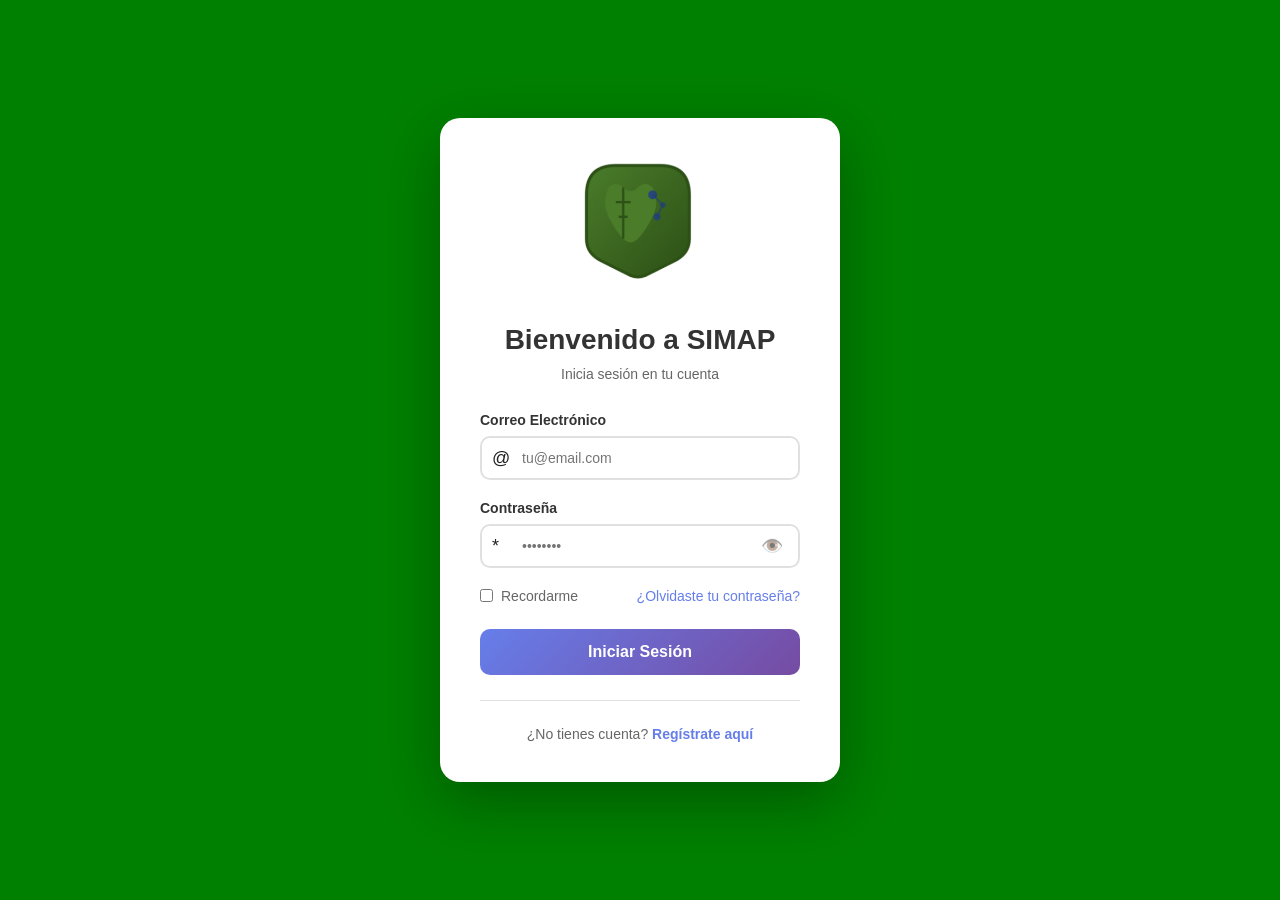
==== index.html @ 0617b9c7 "2" ====
<!DOCTYPE html>
<html lang="es">
<head>
    <meta charset="UTF-8">
    <meta name="viewport" content="width=device-width, initial-scale=1.0">
    <title>Sistema de Login - SIMAP</title>
    <link rel="stylesheet" href="assets/styles/styles.css">
    <link rel="stylesheet" href="assets/styles/AnalisisAmbiental.css">
    <link rel="stylesheet" href="assets/styles/comunidad.css">
    <link rel="stylesheet" href="assets/styles/sistemaAlertas.css">
    <link rel="stylesheet" href="assets/styles/GestionOperativa.css">
</head>
<body>
    <div id="loginSection">
        <div class="login-container">
            <div class="logo-container">
                <img src="/images/lgo.PNG" alt="Logo SIMAP" id="loginLogo">
             
            </div>

            <div class="login-header">
                <h1>Bienvenido a SIMAP</h1>
                <p>Inicia sesión en tu cuenta</p>
            </div>

            <form id="loginForm">
                <div class="form-group">
                    <label for="email">Correo Electrónico</label>
                    <div class="input-wrapper">
                        <input 
                            type="email" 
                            id="email" 
                            class="form-input" 
                            placeholder="tu@email.com"
                            required
                        >
                        <span class="input-icon">@</span>
                    </div>
                </div>

                <div class="form-group">
                    <label for="password">Contraseña</label>
                    <div class="input-wrapper">
                        <input 
                            type="password" 
                            id="password" 
                            class="form-input" 
                            placeholder="••••••••"
                            required
                        >
                        <span class="input-icon">*</span>
                        <button type="button" class="toggle-password" id="togglePassword">
                            👁️
                        </button>
                    </div>
                </div>

                <div class="form-options">
                    <label class="checkbox-label">
                        <input type="checkbox" id="remember">
                        <span>Recordarme</span>
                    </label>
                    <a href="#" class="forgot-password">¿Olvidaste tu contraseña?</a>
                </div>

                <button type="submit" class="btn-login">Iniciar Sesión</button>

                <div class="alert" id="alert"></div>
            </form>

            <div class="register-link">
                <p>¿No tienes cuenta? <a href="#">Regístrate aquí</a></p>
            </div>
        </div>
    </div>

    <div id="dashboardSection" class="hidden">
        <header class="dashboard-header">
            <div class="header-content">
                <h1>SIMAP</h1>
                <div class="user-info">
                    <span id="userEmail">usuario@email.com</span>
                    <button id="logoutBtn" class="btn-logout">Cerrar Sesión</button>
                </div>
            </div>
        </header>

        <div id="dashboardHome">
            <main class="dashboard-main">
                <div class="welcome-section">
                    <h2>¡Bienvenido a SIMAP👋</h2>
                    <p>Has iniciado sesión correctamente</p>
                </div>

                <div class="cards-grid">
                    <div class="card" data-section="sistema-alertas">
                        <div class="card-icon">🚨</div>
                        <h3>SISTEMA DE ALERTAS</h3>
                        <p>Ver alertas del sistema</p>
                    </div>

                    <div class="card" data-section="gestion">
                        <div class="card-icon">📁</div>
                        <h3>Gestión Operativa</h3>
                        <p>Gestión de operaciones</p>
                    </div>

                    <div class="card" data-section="analisis">
                        <div class="card-icon">⚙️</div>
                        <h3>Análisis Ambiental</h3>
                        <p>Análisis del ambiente</p>
                    </div>

                    <div class="card" data-section="investigacion">
                        <div class="card-icon">🔬</div>
                        <h3>Investigación Avanzada</h3>
                        <p>Investigación científica</p>
                    </div>

                    <div class="card" data-section="comunidad">
                        <div class="card-icon">👥</div>
                        <h3>Comunidad</h3>
                        <p>Gestión comunitaria</p>
                    </div>
                </div>
            </main>
        </div>

        <div id="sistemaAlertasSection" class="hidden section-content">
            <button class="btn-back">← Volver al Dashboard</button>
            <div class="content-box">
                <h2>🚨 Sistema de Alertas</h2>
                <div class="sistema-alertas-container">
                    <p>Visualiza y gestiona las alertas en tiempo real generadas por el sistema de monitoreo.</p>
                    
                    <div class="mapa-alertas">
                        Mapa Interactivo de Puntos de Alerta (Puno)
                    </div>
                    
                    <h3>Filtros de Búsqueda</h3>
                    <div class="filtro-alertas">
                        <select>
                            <option>Región: Puno</option>
                            <option>Región: Madre de Dios</option>
                            <option>Región: Loreto</option>
                        </select>
                        <select>
                            <option>Tipo de Alerta: Deforestación</option>
                            <option>Tipo de Alerta: Incendio</option>
                            <option>Tipo de Alerta: Actividad Humana</option>
                        </select>
                        <select>
                            <option>Prioridad: Todas</option>
                            <option>Prioridad: Alta</option>
                            <option>Prioridad: Media</option>
                            <option>Prioridad: Baja</option>
                        </select>
                    </div>
                    
                    <h3>Alertas Activas (7)</h3>
                    <div class="alertas-grid">
                        
                        <div class="alerta-card roja">
                            <h3>⚠️ Alerta de Deforestación</h3>
                            <p>Coordenadas: -14.56, -70.89</p>
                            <p>Fecha/Hora: 2025-11-24 09:30 AM</p>
                            <p>Área Impactada: 1.2 Ha</p>
                            <span class="tag alta">Prioridad Alta</span>
                        </div>
                        
                        <div class="alerta-card amarilla">
                            <h3>🔥 Riesgo de Incendio</h3>
                            <p>Coordenadas: -14.40, -70.75</p>
                            <p>Fecha/Hora: 2025-11-23 04:00 PM</p>
                            <p>Índice Térmico: 0.85</p>
                            <span class="tag media">Prioridad Media</span>
                        </div>
                        
                        <div class="alerta-card roja">
                            <h3>👤 Actividad Ilegal Detectada</h3>
                            <p>Coordenadas: -14.62, -70.95</p>
                            <p>Fecha/Hora: 2025-11-24 10:15 AM</p>
                            <p>Fuente: Sensor Acústico/IoT</p>
                            <span class="tag alta">Prioridad Alta</span>
                        </div>

                         <div class="alerta-card verde">
                            <h3>🌱 Alerta de Recuperación NDVI</h3>
                            <p>Coordenadas: -14.35, -70.60</p>
                            <p>Fecha/Hora: 2025-11-22 08:00 AM</p>
                            <p>Detalle: +0.05 en NDVI</p>
                            <span class="tag baja">Prioridad Baja</span>
                        </div>
                        
                    </div>
                </div>
                </div>
        </div>


<div id="gestionSection" class="hidden section-content">
            <button class="btn-back">← Volver al Dashboard</button>
            <div class="content-box gestion-layout">
                <h2>📁 Gestión Operativa</h2>
                
                <div class="sidebar">
                    <h2>MÓDULOS OPERATIVOS</h2>

                    <a href="#panel" class="active" data-target="panel">Panel de Control</a>
                    <a href="#patrullas" data-target="patrullas">Gestión de Patrullas</a>
                    <a href="#reportes" data-target="reportes">Reportes y Documentación</a>
                    <a href="#emergencias" data-target="emergencias">Emergencias</a>
                </div>

                <main class="content">
                    <h2 id="titulo">Panel de Control Operativo</h2>

                    <section id="panel">
                        <h3>📊 Panel de Control</h3>
                        <p>Visualización de KPIs principales, estadísticas operativas y gráficos de tendencias.</p>
                        <ul>
                            <li>KPIs principales</li>
                            <li>Estadísticas operativas</li>
                            <li>Gráficos de tendencias</li>
                            <li>Calendario de operaciones</li>
                        </ul>
                    </section>

                    <section id="patrullas" hidden>
                        <h3>🗺️ Gestión de Patrullas</h3>
                        <p>Monitoreo en tiempo real de unidades en campo y asignación de tareas.</p>
                        <ul>
                            <li>Mapa con ubicación de unidades</li>
                            <li>Tabla de estado de patrullas</li>
                            <li>Asignación de misiones</li>
                            <li>Historial de patrullajes</li>
                        </ul>
                    </section>

                    <section id="reportes" hidden>
                        <h3>📄 Reportes y Documentación</h3>
                        <p>Herramientas para la generación de reportes y acceso a la biblioteca de documentos.</p>
                        <ul>
                            <li>Generador de reportes</li>
                            <li>Biblioteca de documentos</li>
                            <li>Exportar datos</li>
                            <li>Bitácora digital</li>
                        </ul>
                    </section>

                    <section id="emergencias" hidden>
                        <h3>⚠️ Emergencias</h3>
                        <p>Acceso rápido a protocolos de emergencia y contactos clave.</p>
                        <ul>
                            <li>Botón de pánico</li>
                            <li>Protocolos activos</li>
                            <li>Planes de evacuación</li>
                            <li>Contactos de emergencia</li>
                        </ul>
                    </section>
                </main>
                </div>
        </div>


        
        

        <div id="analisisSection" class="hidden section-content">
            <button class="btn-back">← Volver al Dashboard</button>
            <div class="content-box">
                <h2>⚙️ Análisis Ambiental</h2>
               <section class="AnalisisAmbiental">
    <div class="container">
        <div class="page-header">
            <h2>Módulo de Investigación Científica</h2>
            <p>Herramientas avanzadas para análisis ambiental y conservación</p>
        </div>

        <div class="metrics">
            <div class="metric-card">
                <h3>Áreas Monitoreadas</h3>
                <div class="metric-value">76</div>
            </div>
            <div class="metric-card">
                <h3>Alertas Activas</h3>
                <div class="metric-value">12</div>
            </div>
            <div class="metric-card">
                <h3>Datasets Disponibles</h3>
                <div class="metric-value">248</div>
            </div>
        </div>
            <div class="main-content">
                <h3>INV_DATA - Gestión de Datos de Investigación</h3>
                <p>Acceda a datasets ambientales, imágenes satelitales y herramientas de procesamiento para sus investigaciones.</p>
                
                <div class="map-container">
                    <div class="map-placeholder">
                        MAPA INTERACTIVO - Visualización de Áreas Protegidas y Datos Ambientales
                    </div>
                    <div class="map-controls">
                        <h4>Capas de Información</h4>
                        <div class="layer-control">
                            <label>
                                <input type="checkbox" checked> Deforestación
                            </label>
                        </div>
                        <div class="layer-control">
                            <label>
                                <input type="checkbox" checked> Índice NDVI
                            </label>
                        </div>
                        <div class="layer-control">
                            <label>
                                <input type="checkbox"> Temperatura
                            </label>
                        </div>
                        <div class="layer-control">
                            <label>
                                <input type="checkbox"> Precipitación
                            </label>
                        </div>
                        <div class="layer-control">
                            <label>
                                <input type="checkbox" checked> Especies en Peligro
                            </label>
                        </div>
                        <button class="btn btn-primary" style="width: 100%; margin-top: 10px;">Aplicar Cambios</button>
                    </div>
                </div>
                
                <div class="analysis-tools">
                    <div class="tool-main">
                        <h4>Superposición de Variables Ambientales</h4>
                        <p>Seleccione las variables que desea superponer en el mapa para analizar correlaciones.</p>
                        <div class="tool-options">
                            <div class="form-group">
                                <label for="variable1">Variable Principal:</label>
                                <select id="variable1" class="form-control">
                                    <option value="ndvi">Índice NDVI (Vegetación)</option>
                                    <option value="temp">Temperatura</option>
                                    <option value="precip">Precipitación</option>
                                    <option value="deforest">Deforestación</option>
                                </select>
                            </div>
                            
                            <div class="form-group">
                                <label for="variable2">Variable Secundaria:</label>
                                <select id="variable2" class="form-control">
                                    <option value="temp">Temperatura</option>
                                    <option value="precip">Precipitación</option>
                                    <option value="ndvi">Índice NDVI (Vegetación)</option>
                                    <option value="species">Distribución de Especies</option>
                                </select>
                            </div>
                            
                            <div class="form-group">
                                <label for="timeRange">Rango Temporal:</label>
                                <select id="timeRange" class="form-control">
                                    <option value="1week">Última Semana</option>
                                    <option value="1month">Último Mes</option>
                                    <option value="6months">Últimos 6 Meses</option>
                                    <option value="1year">Último Año</option>
                                    <option value="custom">Personalizado</option>
                                </select>
                            </div>
                            
                            <button class="btn btn-primary">Aplicar Análisis</button>
                        </div>
                    </div>
                    
                    <div class="tool-sidebar">
                        <h4>Descarga de Datasets</h4>
                        <p>Seleccione el tipo de datos que necesita para su investigación:</p>
                        
                        <div class="form-group">
                            <label for="dataType">Tipo de Dataset:</label>
                            <select id="dataType" class="form-control">
                                <option value="satellite">Imágenes Satelitales</option>
                                <option value="deforest">Datos de Deforestación</option>
                                <option value="biodiversity">Datos de Biodiversidad</option>
                                <option value="climate">Datos Climáticos</option>
                            </select>
                        </div>
                        
                        <div class="form-group">
                            <label for="format">Formato de Descarga:</label>
                            <select id="format" class="form-control">
                                <option value="csv">CSV</option>
                                <option value="geojson">GeoJSON</option>
                                <option value="kml">KML</option>
                                <option value="shp">Shapefile</option>
                            </select>
                        </div>
                        
                        <button class="btn btn-secondary">Descargar Dataset</button>
                    </div>
                </div>
                
                <div class="modules">
                    <div class="module-card">
                        <h3>Imágenes Multiespectrales</h3>
                        <p>Acceda a imágenes satelitales multiespectrales (NDVI, NIR) para evaluar la salud de la vegetación.</p>
                        <button class="btn btn-primary">Acceder</button>
                    </div>
                    
                    <div class="module-card">
                        <h3>Datasets Etiquetados</h3>
                        <p>Descargue datasets limpios y etiquetados de eventos ambientales para entrenar modelos de Machine Learning.</p>
                        <button class="btn btn-primary">Explorar</button>
                    </div>
                </div>
            </div>
        </div>
         </div>
            </section>


            </div>
        </div>

        <div id="investigacionSection" class="hidden section-content">
            <button class="btn-back">← Volver al Dashboard</button>
            <div class="content-box">
                <h2>🔬 Investigación Avanzada</h2>
                <head>
                    <meta charset="UTF-8">
                    <title>SIMAP • Panel Unificado</title>
                
                    <link rel="stylesheet" href="/assets/styles/Investigacion_avanzada.css">
                    <link rel="stylesheet" href="/assets/styles/styles.css">
                </head>
                
                <body>
                
                <header>
                    <nav>
                        <div class="logo">EcoGuard Perú</div>
                        <ul>
                            <li><a href="#estadistico" class="active">Análisis Estadístico</a></li>
                            <li><a href="#herramientas">Herramientas Especializadas</a></li>
                        </ul>
                    </nav>
                </header>
                
                <main>
                
                    <section class="panel" id="estadistico">
                        <h1>Panel de Tendencias y Modelos Predictivos</h1>
                
                        <div class="dashboard">
                
                            <div class="grafico">
                                <h2>Tendencia deforestación en Madre de Dios</h2>
                                <img src="/images/image1.png" alt="Gráficos de tendencia">
                                <p>Año actual: <b>2025</b></p>
                                <p>Área deforestada: <b>925 ha</b> (+8% respecto 2024)</p>
                                <a href="#" class="btn">Ver evolución histórica</a>
                            </div>
                
                            <div class="modelo">
                                <h2>Predicción de Incendios 2026</h2>
                                <table class="table">
                                    <tr>
                                        <th>Zona</th>
                                        <th>Probabilidad</th>
                                        <th>Riesgo</th>
                                    </tr>
                                    <tr>
                                        <td>Reserva Los Amigos</td>
                                        <td>52%</td>
                                        <td><span class="alert">Alto</span></td>
                                    </tr>
                                    <tr>
                                        <td>P. Nacional Manu</td>
                                        <td>21%</td>
                                        <td>Medio</td>
                                    </tr>
                                    <tr>
                                        <td>Zona Tambopata</td>
                                        <td>33%</td>
                                        <td>Medio</td>
                                    </tr>
                                </table>
                                <a href="#" class="btn">Descargar reporte PDF</a>
                            </div>
                
                        </div>
                
                        <div class="matriz">
                            <h2>Matriz de Correlación de Amenazas</h2>
                            <table class="table">
                                <tr>
                                    <th>Amenaza</th>
                                    <th>Temperatura</th>
                                    <th>NDVI</th>
                                    <th>Presencia Humana</th>
                                </tr>
                                <tr>
                                    <td>Incendios</td>
                                    <td>0.76</td>
                                    <td>-0.52</td>
                                    <td>0.29</td>
                                </tr>
                                <tr>
                                    <td>Deforestación</td>
                                    <td>0.44</td>
                                    <td>-0.81</td>
                                    <td>0.63</td>
                                </tr>
                            </table>
                        </div>
                    </section>
                
                
                
                    <section class="panel" id="herramientas">
                        <h1>Herramientas Especializadas</h1>
                
                        <div class="herramientas-grid">
                
                            <div class="card">
                                <h2>Clasificación de Imágenes Satelitales</h2>
                                <img src="/images/puno.png" alt="Clasificación de imágenes">
                                <p>Región de análisis: <b>Puno</b><br>
                                   Última segmentación: <b>15/11/2025</b><br>
                                   <b>Detección:</b> <span class="alert">54 poligonales de cambio</span>
                                </p>
                                <a href="#" class="btn">Ejecutar nueva segmentación</a>
                            </div>
                
                            <div class="card">
                                <h2>Medición Geoespacial</h2>
                                <p>Dibuja áreas y calcula superficies impactadas.</p>
                                <img src="/images/medicion_geoespacial.png" alt="Medición Geoespacial">
                                <p>Zona de estudio: <b>Área de amortiguamiento</b><br>
                                   <b>Medición actual:</b> 6,200 ha
                                </p>
                                <a href="#" class="btn">Dibujar polígono</a>
                            </div>
                
                            <div class="card">
                                <h2>Alertas Inteligentes IoT</h2>
                                <img src="/images/alertas.png" alt="Alertas IoT">
                                <p><b>Sensores activos:</b> 15<br>
                                   <b>Alertas último mes:</b> 3 por ruido, 7 por movimiento
                                </p>
                                <a href="#" class="btn">Ver log de sensores</a>
                            </div>
                
                            <div class="card">
                                <h2>Monitoreo de Restauración</h2>
                                <img src="/images/monitoreo.png" alt="Monitoreo restauración">
                                <p>Zona: <b>Alto Mayo</b><br>
                                   <b>NDVI promedio:</b> 0.69<br>
                                   <b>Progreso:</b> +17% desde 2023
                                </p>
                                <a href="#" class="btn">Ver evolución temporal</a>
                            </div>
                
                        </div>
                    </section>
                
                </main>
                
                
                <footer>
                    <p>&copy; 2025 EcoGuard Perú</p>
                </footer>
                
                </body>
            </div>
        </div>

        <div id="comunidadSection" class="hidden section-content">
            <button class="btn-back">← Volver al Dashboard</button>
            <div class="content-box">
                <h2>👥 Comunidad</h2>
                <div class="sidebar">
      <h2>COMUNIDAD CIENTÍFICA</h2>

      <h3>Foro de discusión</h3>
      <a href="#categorias">Categorías temáticas</a>
      <a href="#hilos">Hilos de conversación</a>
      <a href="#crear-tema">Crear nuevo tema</a>
      <a href="#buscar-foros">Búsqueda en foros</a>

      <h3>Proyectos colaborativos</h3>
      <a href="#mis-proyectos">Mis proyectos</a>
      <a href="#publicos">Proyectos públicos</a>
      <a href="#crear-proyecto">Crear proyecto</a>

      <h3>Publicaciones y resultados</h3>
      <a href="#publicaciones">Ver publicaciones</a>

      <h3>API de datos</h3>
      <a href="#documentacion">Documentación</a>
      <a href="#endpoints">Endpoints disponibles</a>
    </div>

    <div class="content">
      <section id="categorias">
        <h2>Categorías temáticas</h2>
        <div class="card pink">Ejemplo de categoría 1</div>
        <div class="card pink">Ejemplo de categoría 2</div>
        <div class="card pink">Ejemplo de categoría 3</div>
      </section>

      <section id="hilos">
        <h2>Hilos de conversación</h2>
        <div class="card lightpink">Hilo 1</div>
        <div class="card lightpink">Hilo 2</div>
        <div class="card lightpink">Hilo 3</div>
      </section>

      <section id="crear-tema">
        <h2>Crear nuevo tema</h2>
        <div class="card lightpink">Formulario ficticio aquí</div>
      </section>

      <section id="buscar-foros">
        <h2>Búsqueda en foros</h2>
        <div class="card lightpink">Campo de búsqueda (visual)</div>
      </section>

      <section id="mis-proyectos">
        <h2>Mis proyectos</h2>
        <div class="card red">Proyecto personal 1</div>
        <div class="card red">Proyecto personal 2</div>
      </section>

      <section id="publicos">
        <h2>Proyectos públicos</h2>
        <div class="card red">Proyecto público A</div>
        <div class="card red">Proyecto público B</div>
      </section>

      <section id="crear-proyecto">
        <h2>Crear proyecto</h2>
        <div class="card red">Formulario ficticio aquí</div>
      </section>

      <section id="publicaciones">
        <h2>Publicaciones y resultados</h2>
        <div class="card blue">Publicación 1</div>
        <div class="card blue">Publicación 2</div>
      </section>

      <section id="documentacion">
        <h2>Documentación de la API</h2>
        <div class="card green">Descripción general de la API</div>
        <div class="card green">Guía de uso</div>
      </section>

      <section id="endpoints">
        <h2>Endpoints disponibles</h2>
        <div class="card green">GET /datos</div>
        <div class="card green">POST /subir</div>
      </section>
    </div>

               
            </div>
        </div>
    </div>

    <script src="/assets/styles/scripts/main.js"></script>
</body>
</html>

    <script src="/assets/styles/scripts/main.js"></script>
</body>
</html>
---- assets/styles/styles.css ----
* {
    margin: 0;
    padding: 0;
    box-sizing: border-box;
}

body {
    font-family: 'Segoe UI', Tahoma, Geneva, Verdana, sans-serif;
    background: green;
    min-height: 100vh;
}

/* Clase para ocultar secciones */
.hidden {
    display: none !important;
}

/* ============================================ */
/* ESTILOS DEL LOGIN */
/* ============================================ */

#loginSection {
    display: flex;
    justify-content: center;
    align-items: center;
    min-height: 100vh;
    padding: 20px;
}

.login-container {
    background: white;
    border-radius: 20px;
    box-shadow: 0 20px 60px rgba(0, 0, 0, 0.3);
    width: 100%;
    max-width: 400px;
    padding: 40px;
    animation: slideIn 0.5s ease-out;
}

/* Estilos para el logo */
.logo-container {
    text-align: center;
    margin-bottom: 30px;
}

#loginLogo {
    max-width: 150px;
    height: auto;
    object-fit: contain;
}

/* Placeholder opcional para el logo */
.logo-placeholder {
    width: 120px;
    height: 120px;
    margin: 0 auto;
    background: linear-gradient(135deg, #667eea 0%, #764ba2 100%);
    border-radius: 50%;
    display: flex;
    align-items: center;
    justify-content: center;
    color: white;
    font-size: 24px;
    font-weight: bold;
    box-shadow: 0 5px 15px rgba(102, 126, 234, 0.3);
}

@keyframes slideIn {
    from {
        opacity: 0;
        transform: translateY(-30px);
    }
    to {
        opacity: 1;
        transform: translateY(0);
    }
}

.login-header {
    text-align: center;
    margin-bottom: 30px;
}

.login-header h1 {
    color: #333;
    font-size: 28px;
    margin-bottom: 10px;
}

.login-header p {
    color: #666;
    font-size: 14px;
}

.form-group {
    margin-bottom: 20px;
}

.form-group label {
    display: block;
    color: #333;
    font-size: 14px;
    font-weight: 600;
    margin-bottom: 8px;
}

.input-wrapper {
    position: relative;
}

.form-input {
    width: 100%;
    padding: 12px 45px 12px 40px;
    border: 2px solid #e0e0e0;
    border-radius: 10px;
    font-size: 14px;
    transition: all 0.3s ease;
    outline: none;
}

.form-input:focus {
    border-color: #667eea;
    box-shadow: 0 0 0 3px rgba(102, 126, 234, 0.1);
}

.input-icon {
    position: absolute;
    left: 12px;
    top: 50%;
    transform: translateY(-50%);
    font-size: 18px;
}

.toggle-password {
    position: absolute;
    right: 12px;
    top: 50%;
    transform: translateY(-50%);
    background: none;
    border: none;
    cursor: pointer;
    font-size: 18px;
    padding: 5px;
    opacity: 0.6;
    transition: opacity 0.3s;
}

.toggle-password:hover {
    opacity: 1;
}

.form-options {
    display: flex;
    justify-content: space-between;
    align-items: center;
    margin-bottom: 25px;
    font-size: 14px;
}

.checkbox-label {
    display: flex;
    align-items: center;
    cursor: pointer;
    color: #666;
}

.checkbox-label input {
    margin-right: 8px;
    cursor: pointer;
}

.forgot-password {
    color: #667eea;
    text-decoration: none;
    transition: color 0.3s;
}

.forgot-password:hover {
    color: #764ba2;
}

.btn-login {
    width: 100%;
    padding: 14px;
    background: linear-gradient(135deg, #667eea 0%, #764ba2 100%);
    color: white;
    border: none;
    border-radius: 10px;
    font-size: 16px;
    font-weight: 600;
    cursor: pointer;
    transition: transform 0.2s, box-shadow 0.2s;
}

.btn-login:hover {
    transform: translateY(-2px);
    box-shadow: 0 5px 20px rgba(102, 126, 234, 0.4);
}

.btn-login:active {
    transform: translateY(0);
}

.alert {
    margin-top: 20px;
    padding: 12px;
    border-radius: 8px;
    font-size: 14px;
    text-align: center;
    display: none;
}

.alert.success {
    background: #d4edda;
    color: #155724;
    border: 1px solid #c3e6cb;
    display: block;
}

.alert.error {
    background: #f8d7da;
    color: #721c24;
    border: 1px solid #f5c6cb;
    display: block;
}

.register-link {
    text-align: center;
    margin-top: 25px;
    padding-top: 25px;
    border-top: 1px solid #e0e0e0;
}

.register-link p {
    color: #666;
    font-size: 14px;
}

.register-link a {
    color: #667eea;
    text-decoration: none;
    font-weight: 600;
    transition: color 0.3s;
}

.register-link a:hover {
    color: #764ba2;
}

/* ============================================ */
/* ESTILOS DEL DASHBOARD */
/* ============================================ */

#dashboardSection {
    padding: 20px;
    animation: fadeIn 0.5s ease-out;
}

@keyframes fadeIn {
    from {
        opacity: 0;
    }
    to {
        opacity: 1;
    }
}

.dashboard-header {
    background: white;
    border-radius: 15px;
    padding: 20px 30px;
    margin-bottom: 30px;
    box-shadow: 0 5px 20px rgba(0, 0, 0, 0.1);
}

.header-content {
    display: flex;
    justify-content: space-between;
    align-items: center;
    flex-wrap: wrap;
    gap: 15px;
}

.dashboard-header h1 {
    color: #333;
    font-size: 28px;
}

.user-info {
    display: flex;
    align-items: center;
    gap: 15px;
}

.user-info span {
    color: #666;
    font-size: 14px;
    font-weight: 500;
}

.btn-logout {
    padding: 10px 20px;
    background: linear-gradient(135deg, #667eea 0%, #764ba2 100%);
    color: white;
    border: none;
    border-radius: 8px;
    font-size: 14px;
    font-weight: 600;
    cursor: pointer;
    transition: transform 0.2s, box-shadow 0.2s;
}

.btn-logout:hover {
    transform: translateY(-2px);
    box-shadow: 0 5px 15px rgba(102, 126, 234, 0.4);
}

.btn-logout:active {
    transform: translateY(0);
}

.dashboard-main {
    animation: fadeIn 0.8s ease-out;
}

.welcome-section {
    background: white;
    border-radius: 15px;
    padding: 40px;
    margin-bottom: 30px;
    text-align: center;
    box-shadow: 0 5px 20px rgba(0, 0, 0, 0.1);
}

.welcome-section h2 {
    color: #333;
    font-size: 32px;
    margin-bottom: 10px;
}

.welcome-section p {
    color: #666;
    font-size: 16px;
}

.cards-grid {
    display: grid;
    grid-template-columns: repeat(auto-fit, minmax(250px, 1fr));
    gap: 20px;
}

.card {
    background: white;
    border-radius: 15px;
    padding: 30px;
    text-align: center;
    box-shadow: 0 5px 20px rgba(0, 0, 0, 0.1);
    cursor: pointer;
    transition: transform 0.3s, box-shadow 0.3s;
}

.card:hover {
    transform: translateY(-5px);
    box-shadow: 0 10px 30px rgba(0, 0, 0, 0.2);
}

.card-icon {
    font-size: 48px;
    margin-bottom: 15px;
}

.card h3 {
    color: #333;
    font-size: 22px;
    margin-bottom: 10px;
}

.card p {
    color: #666;
    font-size: 14px;
}



.section-content {
    animation: fadeIn 0.5s ease-out;
}

.btn-back {
    padding: 10px 20px;
    background: white;
    color: #667eea;
    border: 2px solid #667eea;
    border-radius: 10px;
    font-size: 14px;
    font-weight: 600;
    cursor: pointer;
    margin-bottom: 20px;
    transition: all 0.3s;
}

.btn-back:hover {
    background: #667eea;
    color: white;
    transform: translateX(-5px);
}

.content-box {
    background: white;
    border-radius: 15px;
    padding: 40px;
    box-shadow: 0 5px 20px rgba(0, 0, 0, 0.1);
    min-height: 400px;
}

.content-box h2 {
    color: #333;
    font-size: 28px;
    margin-bottom: 15px;
}

.content-box p {
    color: #666;
    font-size: 16px;
    line-height: 1.6;
}



@media (max-width: 768px) {
    .header-content {
        flex-direction: column;
        align-items: flex-start;
    }

    .user-info {
        width: 100%;
        justify-content: space-between;
    }

    .welcome-section {
        padding: 30px 20px;
    }

    .welcome-section h2 {
        font-size: 24px;
    }

    .cards-grid {
        grid-template-columns: 1fr;
    }

    .form-options {
        flex-direction: column;
        gap: 10px;
        align-items: flex-start;
    }
}
---- assets/styles/AnalisisAmbiental.css ----
.AnalisisAmbiental{
    padding-top: 6rem;
    padding-bottom: 6rem;
    padding-left: 1rem;
    padding-right: 1rem;
    display: flex;
    gap: 7rem;
    justify-content: center;
}
        :root {
            --verde-principal: #008f39;
            --azul-secundario: #2A4DAF;
            --gris-claro: #E0E0E0;
            --gris-medio: #A0A0A0;
            --negro: #010101;
            --blanco: #ffffff;
            --sombra: 0 2px 8px rgba(0,0,0,0.1);
        }

        
        .btn-secondary:hover {
            background-color: #244099;
        }
        
        /* Contenido principal */
        .container {
            max-width: 1200px;
            margin: 0 auto;
            padding: 2rem;
        }
        
        .page-header {
            margin-bottom: 2rem;
        }
        
        .page-header h2 {
            font-size: 1.8rem;
            color: var(--verde-principal);
            margin-bottom: 0.5rem;
        }
        
        .page-header p {
            color: var(--gris-medio);
        }
        
        .epic-list {
            list-style: none;
        }
        
        .epic-list li {
            margin-bottom: 0.8rem;
        }
        
        .epic-list a {
            display: block;
            padding: 0.8rem;
            border-radius: 4px;
            text-decoration: none;
            color: var(--negro);
            transition: background-color 0.3s;
        }
        
        .epic-list a:hover {
            background-color: var(--gris-claro);
        }
        
        .epic-list a.active {
            background-color: var(--verde-principal);
            color: var(--blanco);
        }
        
        .main-content {
            background-color: var(--blanco);
            border-radius: 8px;
            box-shadow: var(--sombra);
            padding: 1.5rem;
        }
        

        .metrics {
            display: grid;
            grid-template-columns: repeat(3, 1fr);
            gap: 1.5rem;
            margin-bottom: 2rem;
        }
        
        .metric-card {
            background-color: var(--blanco);
            border-radius: 8px;
            box-shadow: var(--sombra);
            padding: 1.5rem;
            text-align: center;
        }
        
        .metric-card h3 {
            font-size: 1rem;
            color: var(--gris-medio);
            margin-bottom: 0.5rem;
        }
        
        .metric-value {
            font-size: 2rem;
            font-weight: 700;
            color: var(--verde-principal);
        }
        
        /* Módulos de funcionalidad */
        .modules {
            display: grid;
            grid-template-columns: repeat(2, 1fr);
            gap: 1.5rem;
            margin-bottom: 2rem;
        }
        
        .module-card {
            background-color: var(--blanco);
            border-radius: 8px;
            box-shadow: var(--sombra);
            padding: 1.5rem;
            border-left: 4px solid var(--verde-principal);
        }
        
        .module-card h3 {
            color: var(--verde-principal);
            margin-bottom: 1rem;
        }
        
        .module-card p {
            margin-bottom: 1rem;
            color: var(--gris-medio);
        }
        
        /* Mapa interactivo */
        .map-container {
            height: 400px;
            background-color: var(--gris-claro);
            border-radius: 8px;
            margin-bottom: 2rem;
            position: relative;
            overflow: hidden;
        }
        
        .map-placeholder {
            display: flex;
            justify-content: center;
            align-items: center;
            height: 100%;
            background: linear-gradient(135deg, #e0f7e9 0%, #c8e6c9 100%);
            color: var(--verde-principal);
            font-weight: 500;
        }
        
        .map-controls {
            position: absolute;
            top: 1rem;
            right: 1rem;
            background-color: var(--blanco);
            border-radius: 4px;
            box-shadow: var(--sombra);
            padding: 1rem;
            width: 250px;
        }
        
        .map-controls h4 {
            margin-bottom: 0.8rem;
            color: var(--verde-principal);
        }
        
        .layer-control {
            margin-bottom: 0.8rem;
        }
        
        .layer-control label {
            display: flex;
            align-items: center;
            cursor: pointer;
        }
        
        .layer-control input {
            margin-right: 0.5rem;
        }
        
        /* Herramientas de análisis */
        .analysis-tools {
            display: grid;
            grid-template-columns: 2fr 1fr;
            gap: 1.5rem;
            margin-bottom: 2rem;
        }
        
        .tool-main {
            background-color: var(--blanco);
            border-radius: 8px;
            box-shadow: var(--sombra);
            padding: 1.5rem;
        }
        
        .tool-sidebar {
            background-color: var(--blanco);
            border-radius: 8px;
            box-shadow: var(--sombra);
            padding: 1.5rem;
        }
        
        .tool-options {
            margin-bottom: 1.5rem;
        }
        
        .tool-options h4 {
            margin-bottom: 0.8rem;
            color: var(--verde-principal);
        }
        
        .form-group {
            margin-bottom: 1rem;
        }
        
        .form-group label {
            display: block;
            margin-bottom: 0.5rem;
            font-weight: 500;
        }
        
        .form-control {
            width: 100%;
            padding: 0.5rem;
            border: 1px solid var(--gris-claro);
            border-radius: 4px;
        }
        @media (max-width: 768px) {
            .dashboard {
                grid-template-columns: 1fr;
            }
            
            .metrics {
                grid-template-columns: 1fr;
            }
            
            .modules {
                grid-template-columns: 1fr;
            }
            
            .analysis-tools {
                grid-template-columns: 1fr;
            }
            
            .nav-links {
                display: none;
            }
        }
---- assets/styles/comunidad.css ----
/* GENERAL */
body {
  margin: 0;
  font-family: Arial, sans-serif;
  background: #f3f3f3;
}

/* CONTENEDOR PRINCIPAL */
.layout {
  display: flex;
  min-height: 100vh;
}

/* SIDEBAR */
.sidebar {
  width: 260px;
  background: #222;
  color: white;
  padding: 20px;
  box-sizing: border-box;
  position: fixed;
  height: 100vh;
  overflow-y: auto;
}

.sidebar h2 {
  margin-top: 0;
  font-size: 18px;
  color: #ffe88a;
}

.sidebar h3 {
  font-size: 15px;
  margin-top: 25px;
  margin-bottom: 10px;
  color: #a3d9ff;
}

.sidebar a {
  display: block;
  padding: 8px 10px;
  border-radius: 5px;
  margin-bottom: 5px;
  text-decoration: none;
  color: white;
  background: #333;
  transition: 0.2s;
}

.sidebar a:hover {
  background: #444;
}

/* CONTENIDO */
.content {
  margin-left: 260px;
  padding: 25px;
  flex: 1;
  box-sizing: border-box;
}

/* SECCIONES */
section {
  display: none;
  padding: 20px;
  background: white;
  border-radius: 10px;
  box-shadow: 0 3px 8px rgba(0, 0, 0, 0.1);
}

section:target {
  display: block;
}

/* TARJETAS */
.card {
  background: #fefefe;
  padding: 15px;
  margin-bottom: 15px;
  border-radius: 8px;
  border: 1px solid #ddd;
}

.yellow {
  background: #fff89a;
}
.pink {
  background: #ffb2dd;
}
.lightpink {
  background: #ffc7ea;
}
.red {
  background: #ff8c8c;
}
.blue {
  background: #bde7ff;
}
.green {
  background: #d4f8a9;
}

/* COMUNIDAD CIENTÍFICA */
.comunidad {
  background-color: #ffffff;
  border-radius: 10px;
  box-shadow: 0 3px 8px rgba(0, 0, 0, 0.1);
  padding: 2rem;
  margin-bottom: 2rem;
}

.comunidad h2 {
  font-size: 1.8rem;
  color: var(--verde-principal);
  margin-bottom: 1rem;
}

.comunidad h3 {
  font-size: 1.2rem;
  color: var(--azul-secundario);
  margin-top: 1.5rem;
  margin-bottom: 0.5rem;
}

.comunidad .comunidad-bloque {
  margin-bottom: 1.5rem;
}

.comunidad .comunidad-bloque ul {
  list-style: none;
  padding-left: 0;
}

.comunidad .comunidad-bloque li {
  margin-bottom: 0.5rem;
}

.comunidad .comunidad-bloque a {
  display: inline-block;
  padding: 0.6rem 1rem;
  background-color: var(--gris-claro);
  color: var(--negro);
  border-radius: 6px;
  text-decoration: none;
  transition: background-color 0.3s;
}

.comunidad .comunidad-bloque a:hover {
  background-color: var(--verde-principal);
  color: var(--blanco);
}

/* RESPONSIVE */
@media (max-width: 768px) {
  .layout {
    flex-direction: column;
  }

  .sidebar {
    width: 100%;
    height: auto;
    position: relative;
  }

  .content {
    margin-left: 0;
    width: 100%;
  }
}
---- assets/styles/sistemaAlertas.css ----
:root {
    --verde: #008f39;
    --azul: #2A4DAF;
    --gris: #F3F7F9;
    --negro: #222;
    --blanco: #fff;
    --sombra: 0 4px 18px rgba(0,0,0,0.13);
    --borde: 14px;
    --alerta: #C12C30;
    --warning: #FFC300;
}

.sistema-alertas-container {
    padding: 2em;
}

.alertas-grid {
    display: grid;
    grid-template-columns: repeat(auto-fit, minmax(300px, 1fr));
    gap: 1.5em;
    margin-bottom: 2em;
}

.alerta-card {
    background: var(--gris);
    border-radius: var(--borde);
    padding: 1.5em;
    box-shadow: var(--sombra);
    border-left: 5px solid;
    transition: transform 0.2s;
}

.alerta-card:hover {
    transform: translateY(-3px);
}

.alerta-card.roja {
    border-color: var(--alerta);
}

.alerta-card.amarilla {
    border-color: var(--warning);
}

.alerta-card.verde {
    border-color: var(--verde);
}

.alerta-card h3 {
    margin-top: 0;
    color: var(--negro);
    font-size: 1.2em;
    display: flex;
    align-items: center;
    gap: 10px;
}

.alerta-card p {
    color: #666;
    margin: 0.5em 0;
    font-size: 0.95em;
}

.alerta-card .tag {
    display: inline-block;
    padding: 0.3em 0.8em;
    border-radius: 4px;
    font-size: 0.8em;
    font-weight: bold;
    margin-top: 0.8em;
}

.alerta-card .tag.alta {
    background: var(--alerta);
    color: var(--blanco);
}

.alerta-card .tag.media {
    background: var(--warning);
    color: var(--negro);
}

.alerta-card .tag.baja {
    background: var(--verde);
    color: var(--blanco);
}

.mapa-alertas {
    height: 450px;
    background: var(--blanco);
    border: 1px solid #ddd;
    border-radius: var(--borde);
    margin-bottom: 2em;
    /* Simulación de un mapa con la imagen de PUNO con alertas */
    background-image: url('/images/puno.png');
    background-size: cover;
    background-position: center;
    display: flex;
    align-items: center;
    justify-content: center;
    color: var(--blanco);
    font-size: 1.5em;
    text-shadow: 1px 1px 2px var(--negro);
}

.filtro-alertas {
    display: flex;
    gap: 1em;
    margin-bottom: 1.5em;
    flex-wrap: wrap;
}

.filtro-alertas select {
    padding: 0.5em;
    border-radius: 8px;
    border: 1px solid #ccc;
}

@media (max-width: 600px) {
    .sistema-alertas-container {
        padding: 1em;
    }
}
---- assets/styles/GestionOperativa.css ----
:root {
    --verde: #008f39;
    --azul: #2A4DAF;
    --gris: #F3F7F9;
    --negro: #222;
    --blanco: #fff;
    --sombra: 0 4px 18px rgba(0,0,0,0.13);
    --borde: 14px;
    --alerta: #C12C30;
    --primary-color: var(--verde); /* Usamos verde como color principal */
}

.gestion-operativa-container {
    padding: 2em;
}

.stats-grid {
    display: grid;
    grid-template-columns: repeat(auto-fit, minmax(200px, 1fr));
    gap: 1.5em;
    margin-bottom: 2em;
}

.stat-card {
    background: var(--gris);
    border-radius: var(--borde);
    padding: 1.5em;
    box-shadow: var(--sombra);
    text-align: center;
}

.stat-card h3 {
    margin: 0;
    font-size: 1em;
    color: #666;
    text-transform: uppercase;
}

.stat-card .value {
    font-size: 2.5em;
    font-weight: bold;
    color: var(--primary-color);
    margin-top: 0.2em;
}

.task-list-container {
    background: var(--blanco);
    border-radius: var(--borde);
    box-shadow: var(--sombra);
    padding: 2em;
}

.task-list-container h3 {
    color: var(--azul);
    margin-top: 0;
    border-bottom: 2px solid var(--gris);
    padding-bottom: 0.5em;
    margin-bottom: 1em;
}

.task-table {
    width: 100%;
    border-collapse: collapse;
}

.task-table th, .task-table td {
    padding: 0.8em;
    border-bottom: 1px solid #eee;
    text-align: left;
}

.task-table th {
    background-color: var(--gris);
    color: var(--negro);
    font-weight: 600;
}

.task-table tr:last-child td {
    border-bottom: none;
}

.status-tag {
    display: inline-block;
    padding: 0.4em 0.8em;
    border-radius: 12px;
    font-size: 0.8em;
    font-weight: bold;
    text-align: center;
}

.status-tag.pendiente {
    background-color: #f7e098;
    color: #a07d00;
}

.status-tag.en-curso {
    background-color: #a3d9ff;
    color: #1e6091;
}

.status-tag.completada {
    background-color: #c3e6cb;
    color: #155724;
}

.action-btn {
    padding: 0.4em 0.8em;
    background: var(--azul);
    color: var(--blanco);
    border: none;
    border-radius: 5px;
    cursor: pointer;
    font-size: 0.9em;
    transition: background 0.2s;
}

.action-btn:hover {
    background: var(--verde);
}

@media (max-width: 600px) {
    .gestion-operativa-container {
        padding: 1em;
    }
    .task-table, .task-table thead, .task-table tbody, .task-table th, .task-table td, .task-table tr { 
		display: block; 
	}
	
	.task-table thead tr { 
		position: absolute;
		top: -9999px;
		left: -9999px;
	}
	
	.task-table tr { border: 1px solid #ccc; margin-bottom: 15px; border-radius: 8px;}
	
	.task-table td { 
		border: none;
		border-bottom: 1px solid #eee; 
		position: relative;
		padding-left: 50%; 
		text-align: right;
        font-size: 0.9em;
	}
	
	.task-table td:before { 
		position: absolute;
		top: 6px;
		left: 6px;
		width: 45%; 
		padding-right: 10px; 
		white-space: nowrap;
		content: attr(data-label);
		font-weight: bold;
		text-align: left;
        color: var(--azul);
	}
}
---- assets/styles/Investigacion_avanzada.css ----
:root {
    --verde: #008f39;
    --azul: #2A4DAF;
    --gris: #F3F7F9;
    --negro: #222;
    --blanco: #fff;
    --sombra: 0 4px 18px rgba(0,0,0,0.13);
    --borde: 14px;
    --alerta: #C12C30;
}

body {
    font-family: 'Roboto', Arial, sans-serif;
    background: var(--gris);
    margin: 0;
    color: var(--negro);
}

header nav {
    background: var(--blanco);
    box-shadow: var(--sombra);
    display: flex;
    align-items: center;
    justify-content: space-between;
    padding: 0.9em 2em;
}

.logo {
    font-weight: bold;
    font-size: 1.4em;
    color: var(--verde);
}

nav ul {
    list-style: none;
    display: flex;
    gap: 2em;
    margin: 0;
}

nav ul li a {
    color: var(--azul);
    text-decoration: none;
    font-weight: 500;
    font-size: 1em;
    padding-bottom: 4px;
    border-bottom: 2px solid transparent;
    transition: border 0.15s, color 0.15s;
}

nav ul li a.active, nav ul li a:hover {
    color: var(--verde);
    border-bottom: 2px solid var(--verde);
}

.panel {
    margin: 2em auto;
    max-width: 950px;
    background: var(--blanco);
    border-radius: var(--borde);
    box-shadow: var(--sombra);
    padding: 2em;
}

.dashboard {
    display: flex;
    gap: 3.6em;
    margin-bottom: 2em;
    flex-wrap: wrap;
}

.grafico, .modelo {
    flex: 1 1 340px;
    min-width: 340px;
    background: var(--gris);
    padding: 1em;
    border-radius: var(--borde);
    box-shadow: var(--sombra);
}

.grafico img, .modelo img {
    width: 100%;
    border-radius: var(--borde);
}

.table {
    width: 100%;
    border-collapse: collapse;
    margin: 1em 0;
    background: var(--blanco);
    border-radius: var(--borde);
    overflow: hidden;
}

.table th,
.table td {
    padding: 0.7em 0.5em;
    border-bottom: 1px solid #ddd;
    text-align: center;
    font-size: 1em;
}

.table th {
    background: var(--gris);
    font-weight: bold;
}

.table tr:last-child td {
    border-bottom: none;
}

.alert {
    color: var(--alerta);
    font-weight: bold;
}

.matriz {
    margin-top: 2em;
}

.herramientas-grid {
    display: grid;
    grid-template-columns: repeat(auto-fit, minmax(240px, 1fr));
    gap: 2em;
    margin-top: 2em;
}

.card {
    background: var(--gris);
    border-radius: var(--borde);
    padding: 1.2em;
    box-shadow: var(--sombra);
    text-align: left;
}

.card h2 {
    color: var(--azul);
    margin-bottom: 0.7em;
}

.card img {
    margin: 0.4em 0;
    width: 100%;
    border-radius: 10px;
}

.btn {
    display: inline-block;
    margin-top: 0.9em;
    padding: 0.5em 1.2em;
    background: var(--verde);
    color: var(--blanco);
    text-decoration: none;
    border-radius: 8px;
    font-size: 1em;
    transition: background 0.14s;
}

.btn:hover {
    background: var(--azul);
}

footer {
    text-align: center;
    padding: 1.2em 0;
    background: var(--verde);
    color: var(--blanco);
    border-top-left-radius: var(--borde);
    border-top-right-radius: var(--borde);
    margin-top: 1.5em;
}

@media (max-width: 720px) {
    .dashboard {
        flex-direction: column;
        gap: 1.5em;
    }
    .panel, .herramientas-grid {
        padding: 1em;
    }
}

@media (max-width: 500px) {
    .panel {
        padding: 0.6em;
    }
    .card img, .grafico img {
        width: 100%;
        max-width: 100vw;
    }
}
---- assets/styles/styles.css ----
* {
    margin: 0;
    padding: 0;
    box-sizing: border-box;
}

body {
    font-family: 'Segoe UI', Tahoma, Geneva, Verdana, sans-serif;
    background: green;
    min-height: 100vh;
}

/* Clase para ocultar secciones */
.hidden {
    display: none !important;
}

/* ============================================ */
/* ESTILOS DEL LOGIN */
/* ============================================ */

#loginSection {
    display: flex;
    justify-content: center;
    align-items: center;
    min-height: 100vh;
    padding: 20px;
}

.login-container {
    background: white;
    border-radius: 20px;
    box-shadow: 0 20px 60px rgba(0, 0, 0, 0.3);
    width: 100%;
    max-width: 400px;
    padding: 40px;
    animation: slideIn 0.5s ease-out;
}

/* Estilos para el logo */
.logo-container {
    text-align: center;
    margin-bottom: 30px;
}

#loginLogo {
    max-width: 150px;
    height: auto;
    object-fit: contain;
}

/* Placeholder opcional para el logo */
.logo-placeholder {
    width: 120px;
    height: 120px;
    margin: 0 auto;
    background: linear-gradient(135deg, #667eea 0%, #764ba2 100%);
    border-radius: 50%;
    display: flex;
    align-items: center;
    justify-content: center;
    color: white;
    font-size: 24px;
    font-weight: bold;
    box-shadow: 0 5px 15px rgba(102, 126, 234, 0.3);
}

@keyframes slideIn {
    from {
        opacity: 0;
        transform: translateY(-30px);
    }
    to {
        opacity: 1;
        transform: translateY(0);
    }
}

.login-header {
    text-align: center;
    margin-bottom: 30px;
}

.login-header h1 {
    color: #333;
    font-size: 28px;
    margin-bottom: 10px;
}

.login-header p {
    color: #666;
    font-size: 14px;
}

.form-group {
    margin-bottom: 20px;
}

.form-group label {
    display: block;
    color: #333;
    font-size: 14px;
    font-weight: 600;
    margin-bottom: 8px;
}

.input-wrapper {
    position: relative;
}

.form-input {
    width: 100%;
    padding: 12px 45px 12px 40px;
    border: 2px solid #e0e0e0;
    border-radius: 10px;
    font-size: 14px;
    transition: all 0.3s ease;
    outline: none;
}

.form-input:focus {
    border-color: #667eea;
    box-shadow: 0 0 0 3px rgba(102, 126, 234, 0.1);
}

.input-icon {
    position: absolute;
    left: 12px;
    top: 50%;
    transform: translateY(-50%);
    font-size: 18px;
}

.toggle-password {
    position: absolute;
    right: 12px;
    top: 50%;
    transform: translateY(-50%);
    background: none;
    border: none;
    cursor: pointer;
    font-size: 18px;
    padding: 5px;
    opacity: 0.6;
    transition: opacity 0.3s;
}

.toggle-password:hover {
    opacity: 1;
}

.form-options {
    display: flex;
    justify-content: space-between;
    align-items: center;
    margin-bottom: 25px;
    font-size: 14px;
}

.checkbox-label {
    display: flex;
    align-items: center;
    cursor: pointer;
    color: #666;
}

.checkbox-label input {
    margin-right: 8px;
    cursor: pointer;
}

.forgot-password {
    color: #667eea;
    text-decoration: none;
    transition: color 0.3s;
}

.forgot-password:hover {
    color: #764ba2;
}

.btn-login {
    width: 100%;
    padding: 14px;
    background: linear-gradient(135deg, #667eea 0%, #764ba2 100%);
    color: white;
    border: none;
    border-radius: 10px;
    font-size: 16px;
    font-weight: 600;
    cursor: pointer;
    transition: transform 0.2s, box-shadow 0.2s;
}

.btn-login:hover {
    transform: translateY(-2px);
    box-shadow: 0 5px 20px rgba(102, 126, 234, 0.4);
}

.btn-login:active {
    transform: translateY(0);
}

.alert {
    margin-top: 20px;
    padding: 12px;
    border-radius: 8px;
    font-size: 14px;
    text-align: center;
    display: none;
}

.alert.success {
    background: #d4edda;
    color: #155724;
    border: 1px solid #c3e6cb;
    display: block;
}

.alert.error {
    background: #f8d7da;
    color: #721c24;
    border: 1px solid #f5c6cb;
    display: block;
}

.register-link {
    text-align: center;
    margin-top: 25px;
    padding-top: 25px;
    border-top: 1px solid #e0e0e0;
}

.register-link p {
    color: #666;
    font-size: 14px;
}

.register-link a {
    color: #667eea;
    text-decoration: none;
    font-weight: 600;
    transition: color 0.3s;
}

.register-link a:hover {
    color: #764ba2;
}

/* ============================================ */
/* ESTILOS DEL DASHBOARD */
/* ============================================ */

#dashboardSection {
    padding: 20px;
    animation: fadeIn 0.5s ease-out;
}

@keyframes fadeIn {
    from {
        opacity: 0;
    }
    to {
        opacity: 1;
    }
}

.dashboard-header {
    background: white;
    border-radius: 15px;
    padding: 20px 30px;
    margin-bottom: 30px;
    box-shadow: 0 5px 20px rgba(0, 0, 0, 0.1);
}

.header-content {
    display: flex;
    justify-content: space-between;
    align-items: center;
    flex-wrap: wrap;
    gap: 15px;
}

.dashboard-header h1 {
    color: #333;
    font-size: 28px;
}

.user-info {
    display: flex;
    align-items: center;
    gap: 15px;
}

.user-info span {
    color: #666;
    font-size: 14px;
    font-weight: 500;
}

.btn-logout {
    padding: 10px 20px;
    background: linear-gradient(135deg, #667eea 0%, #764ba2 100%);
    color: white;
    border: none;
    border-radius: 8px;
    font-size: 14px;
    font-weight: 600;
    cursor: pointer;
    transition: transform 0.2s, box-shadow 0.2s;
}

.btn-logout:hover {
    transform: translateY(-2px);
    box-shadow: 0 5px 15px rgba(102, 126, 234, 0.4);
}

.btn-logout:active {
    transform: translateY(0);
}

.dashboard-main {
    animation: fadeIn 0.8s ease-out;
}

.welcome-section {
    background: white;
    border-radius: 15px;
    padding: 40px;
    margin-bottom: 30px;
    text-align: center;
    box-shadow: 0 5px 20px rgba(0, 0, 0, 0.1);
}

.welcome-section h2 {
    color: #333;
    font-size: 32px;
    margin-bottom: 10px;
}

.welcome-section p {
    color: #666;
    font-size: 16px;
}

.cards-grid {
    display: grid;
    grid-template-columns: repeat(auto-fit, minmax(250px, 1fr));
    gap: 20px;
}

.card {
    background: white;
    border-radius: 15px;
    padding: 30px;
    text-align: center;
    box-shadow: 0 5px 20px rgba(0, 0, 0, 0.1);
    cursor: pointer;
    transition: transform 0.3s, box-shadow 0.3s;
}

.card:hover {
    transform: translateY(-5px);
    box-shadow: 0 10px 30px rgba(0, 0, 0, 0.2);
}

.card-icon {
    font-size: 48px;
    margin-bottom: 15px;
}

.card h3 {
    color: #333;
    font-size: 22px;
    margin-bottom: 10px;
}

.card p {
    color: #666;
    font-size: 14px;
}



.section-content {
    animation: fadeIn 0.5s ease-out;
}

.btn-back {
    padding: 10px 20px;
    background: white;
    color: #667eea;
    border: 2px solid #667eea;
    border-radius: 10px;
    font-size: 14px;
    font-weight: 600;
    cursor: pointer;
    margin-bottom: 20px;
    transition: all 0.3s;
}

.btn-back:hover {
    background: #667eea;
    color: white;
    transform: translateX(-5px);
}

.content-box {
    background: white;
    border-radius: 15px;
    padding: 40px;
    box-shadow: 0 5px 20px rgba(0, 0, 0, 0.1);
    min-height: 400px;
}

.content-box h2 {
    color: #333;
    font-size: 28px;
    margin-bottom: 15px;
}

.content-box p {
    color: #666;
    font-size: 16px;
    line-height: 1.6;
}



@media (max-width: 768px) {
    .header-content {
        flex-direction: column;
        align-items: flex-start;
    }

    .user-info {
        width: 100%;
        justify-content: space-between;
    }

    .welcome-section {
        padding: 30px 20px;
    }

    .welcome-section h2 {
        font-size: 24px;
    }

    .cards-grid {
        grid-template-columns: 1fr;
    }

    .form-options {
        flex-direction: column;
        gap: 10px;
        align-items: flex-start;
    }
}
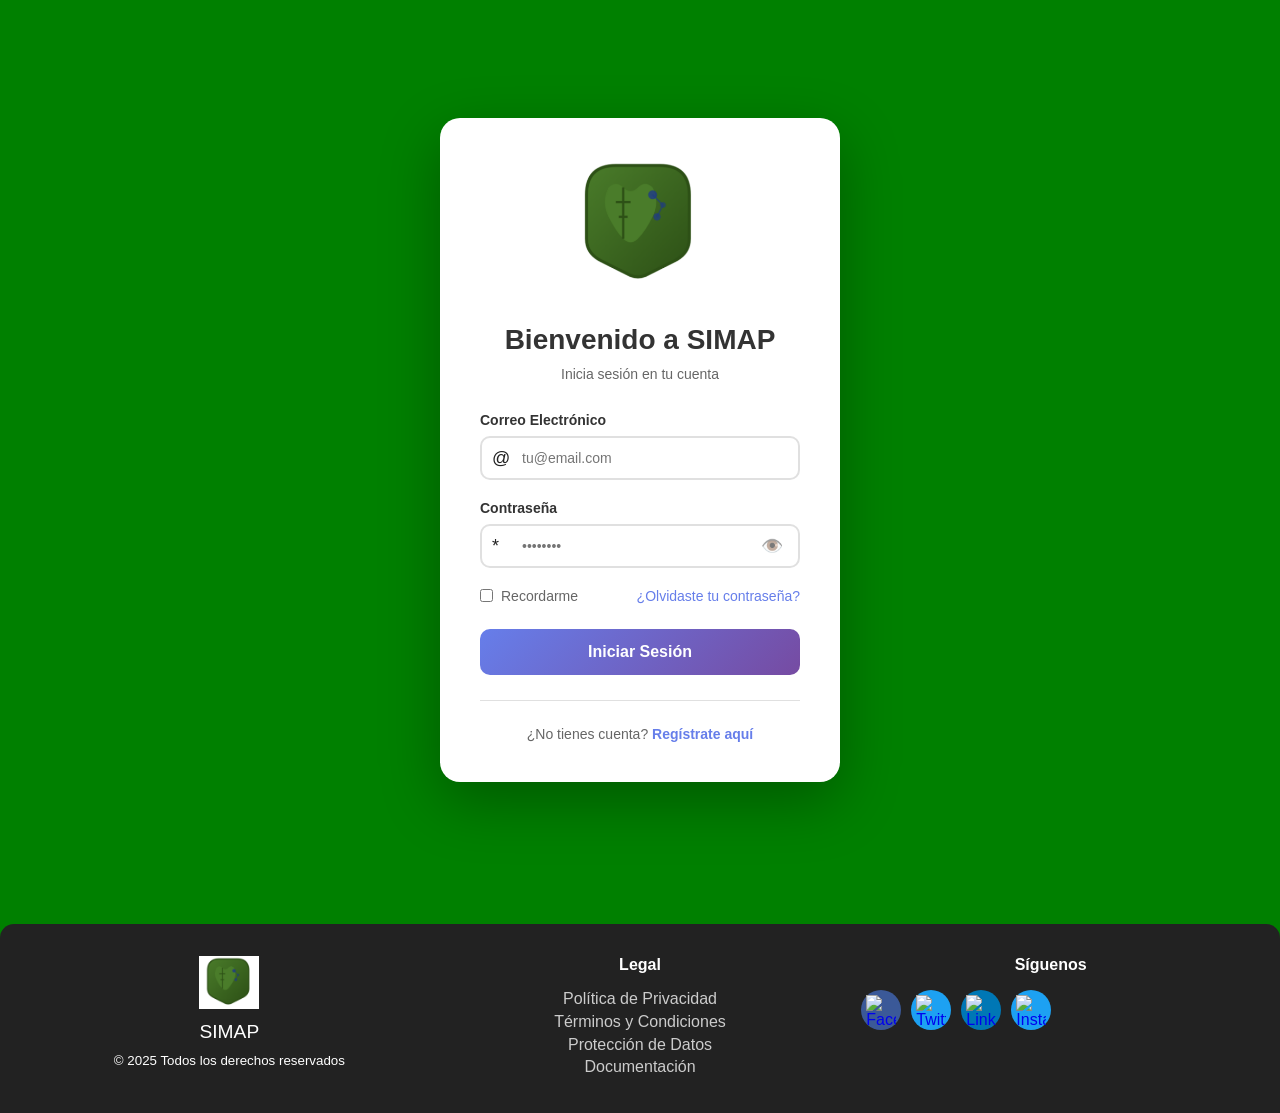
==== commit 4d737120: "revisar que cumpla las 50 hu" ====
--- a/index.html
+++ b/index.html
@@ -9,12 +9,13 @@
     <link rel="stylesheet" href="assets/styles/comunidad.css">
     <link rel="stylesheet" href="assets/styles/sistemaAlertas.css">
     <link rel="stylesheet" href="assets/styles/GestionOperativa.css">
+    <link rel="stylesheet" href="assets/styles/piese.css">
 </head>
 <body>
     <div id="loginSection">
         <div class="login-container">
             <div class="logo-container">
-                <img src="/images/lgo.PNG" alt="Logo SIMAP" id="loginLogo">
+                <img src="images/lgo.PNG" alt="Logo SIMAP" id="loginLogo">
              
             </div>
 
@@ -72,7 +73,19 @@
                 <p>¿No tienes cuenta? <a href="#">Regístrate aquí</a></p>
             </div>
         </div>
+                
+            
+
+
+
+
     </div>
+
+    
+
+
+
+
 
     <div id="dashboardSection" class="hidden">
         <header class="dashboard-header">
@@ -428,8 +441,8 @@
                     <meta charset="UTF-8">
                     <title>SIMAP • Panel Unificado</title>
                 
-                    <link rel="stylesheet" href="/assets/styles/Investigacion_avanzada.css">
-                    <link rel="stylesheet" href="/assets/styles/styles.css">
+                    <link rel="stylesheet" href="assets/styles/Investigacion_avanzada.css">
+                    <link rel="stylesheet" href="assets/styles/styles.css">
                 </head>
                 
                 <body>
@@ -453,7 +466,7 @@
                 
                             <div class="grafico">
                                 <h2>Tendencia deforestación en Madre de Dios</h2>
-                                <img src="/images/image1.png" alt="Gráficos de tendencia">
+                                <img src="images/image1.png" alt="Gráficos de tendencia">
                                 <p>Año actual: <b>2025</b></p>
                                 <p>Área deforestada: <b>925 ha</b> (+8% respecto 2024)</p>
                                 <a href="#" class="btn">Ver evolución histórica</a>
@@ -522,7 +535,7 @@
                 
                             <div class="card">
                                 <h2>Clasificación de Imágenes Satelitales</h2>
-                                <img src="/images/puno.png" alt="Clasificación de imágenes">
+                                <img src="images/puno.png" alt="Clasificación de imágenes">
                                 <p>Región de análisis: <b>Puno</b><br>
                                    Última segmentación: <b>15/11/2025</b><br>
                                    <b>Detección:</b> <span class="alert">54 poligonales de cambio</span>
@@ -533,7 +546,7 @@
                             <div class="card">
                                 <h2>Medición Geoespacial</h2>
                                 <p>Dibuja áreas y calcula superficies impactadas.</p>
-                                <img src="/images/medicion_geoespacial.png" alt="Medición Geoespacial">
+                                <img src="images/medicion_geoespacial.png" alt="Medición Geoespacial">
                                 <p>Zona de estudio: <b>Área de amortiguamiento</b><br>
                                    <b>Medición actual:</b> 6,200 ha
                                 </p>
@@ -542,7 +555,7 @@
                 
                             <div class="card">
                                 <h2>Alertas Inteligentes IoT</h2>
-                                <img src="/images/alertas.png" alt="Alertas IoT">
+                                <img src="images/alertas.png" alt="Alertas IoT">
                                 <p><b>Sensores activos:</b> 15<br>
                                    <b>Alertas último mes:</b> 3 por ruido, 7 por movimiento
                                 </p>
@@ -551,7 +564,7 @@
                 
                             <div class="card">
                                 <h2>Monitoreo de Restauración</h2>
-                                <img src="/images/monitoreo.png" alt="Monitoreo restauración">
+                                <img src="images/monitoreo.png" alt="Monitoreo restauración">
                                 <p>Zona: <b>Alto Mayo</b><br>
                                    <b>NDVI promedio:</b> 0.69<br>
                                    <b>Progreso:</b> +17% desde 2023
@@ -665,10 +678,72 @@
         </div>
     </div>
 
-    <script src="/assets/styles/scripts/main.js"></script>
-</body>
-</html>
-
-    <script src="/assets/styles/scripts/main.js"></script>
+    <footer class="footer">
+        <div class="footer-container">
+            <div class="footer-brand">
+                <img
+                    src="images/lgo.PNG"
+                    alt="Logo SIMAP"
+                    class="footer-logo"
+                />
+                <p>SIMAP</p>
+                <small>© 2025 Todos los derechos reservados</small>
+            </div>
+
+            <div class="footer-links">
+                <h4>Legal</h4>
+                <a href="">Política de Privacidad</a>
+                <a href="#">Términos y Condiciones</a>
+                <a href="/assets/styles/scripts/obtenerDocumento.pdf">Protección de Datos</a>
+                <a href="#">Documentación</a>
+            </div>
+
+            <div class="footer-social">
+                <h4>Síguenos</h4>
+                <div class="social-icons-group">
+                    <a href="#" aria-label="Facebook" class="social-link facebook">
+                        <img
+                            src="https://cdn-icons-png.flaticon.com/512/145/145802.png"
+                            alt="Facebook"
+                            class="social-icon"
+                        />
+                    </a>
+                    <a href="#" aria-label="Twitter" class="social-link twitter">
+                        <img
+                            src="https://cdn-icons-png.flaticon.com/512/145/145806.png"
+                            alt="Twitter"
+                            class="social-icon"
+                        />
+                    </a>
+                    <a href="#" aria-label="LinkedIn" class="social-link linkedin">
+                        <img
+                            src="https://cdn-icons-png.flaticon.com/512/145/145807.png"
+                            alt="LinkedIn"
+                            class="social-icon"
+                        />
+                    </a>
+                    <a href="#" aria-label="Instagram" class="social-link custom-red">
+                        <img
+                            src="https://cdn-icons-png.flaticon.com/512/145/145812.png"
+                            alt="Instagram"
+                            class="social-icon"
+                        />
+                    </a>
+                </div>
+            </div>
+        </div>
+    </footer>
+
+    
+
+
+      
+    <script src="assets/styles/scripts/main.js"></script>
+
+        
+    
+
+
+
 </body>
 </html>
--- a/assets/styles/styles.css
+++ b/assets/styles/styles.css
@@ -8,9 +8,19 @@
     font-family: 'Segoe UI', Tahoma, Geneva, Verdana, sans-serif;
     background: green;
     min-height: 100vh;
-}
-
-/* Clase para ocultar secciones */
+    display: flex;
+    flex-direction: column;
+    margin: 0;
+    padding: 0;
+}
+
+
+#loginSection,
+#dashboardSection {
+    flex: 1;
+}
+
+
 .hidden {
     display: none !important;
 }
@@ -37,7 +47,7 @@
     animation: slideIn 0.5s ease-out;
 }
 
-/* Estilos para el logo */
+
 .logo-container {
     text-align: center;
     margin-bottom: 30px;
@@ -49,7 +59,7 @@
     object-fit: contain;
 }
 
-/* Placeholder opcional para el logo */
+
 .logo-placeholder {
     width: 120px;
     height: 120px;
@@ -427,6 +437,137 @@
 
 
 
+/*CSS PARA EL FOOTER*/
+
+.footer {
+    background-color: #222; 
+    color: white;
+    padding: 2rem 1rem;
+    font-family: "Roboto", sans-serif;
+    position: relative; 
+    z-index: 10; 
+}
+
+.footer-container {
+    display: flex;
+    flex-direction: row;
+    justify-content: space-between;
+    flex-wrap: wrap;
+    max-width: 1200px;
+    margin: auto;
+    gap: 2rem;
+}
+
+/* Marca */
+.footer-brand {
+    flex: 1;
+    min-width: 200px;
+}
+.footer-logo {
+    width: 60px;
+    height: auto;
+    margin-bottom: 0.5rem;
+}
+.footer-brand p {
+    font-size: 1.2em;
+    margin-top: 0;
+    margin-bottom: 0.5rem;
+}
+
+/* Enlaces legales */
+.footer-links {
+    flex: 1;
+    min-width: 200px;
+}
+.footer-links h4 {
+    color: white;
+    margin-bottom: 1rem;
+}
+.footer-links a {
+    display: block;
+    color: #ccc;
+    text-decoration: none;
+    margin: 0.3rem 0;
+    transition: color 0.2s;
+}
+.footer-links a:hover {
+    color: #fff;
+}
+
+/* Redes sociales */
+.footer-social {
+    flex: 1;
+    min-width: 200px;
+}
+.footer-social h4 {
+    color: white;
+    margin-bottom: 1rem;
+}
+.social-icons-group {
+    display: flex; 
+    gap: 10px;
+    flex-wrap: wrap;
+}
+
+
+
+.footer .social-link {
+  
+    display: flex;
+    justify-content: center;
+    align-items: center;
+    width: 40px; 
+    height: 40px;
+    border-radius: 50%;
+    transition: transform 0.2s;
+    padding: 5px; 
+}
+.footer .social-link:hover {
+    transform: scale(1.1);
+}
+
+
+
+.footer .social-link .social-icon {
+    width: 100% !important; 
+    height: 100% !important;
+    max-width: 100% !important;
+    max-height: 100% !important;
+    margin: 0 !important; 
+    object-fit: contain;
+    transition: none;
+}
+
+
+
+.footer .social-link.facebook {
+    background-color: #3b5998;
+}
+.footer .social-link.twitter {
+    background-color: #1da1f2;
+}
+.footer .social-link.linkedin {
+    background-color: #0077b5;
+}
+.footer .social-link.custom-red { 
+    background-color: #1da1f2
+}
+
+
+/* Responsive para pantallas pequeñas */
+@media (max-width: 768px) {
+    .footer-container {
+        flex-direction: column;
+        align-items: center;
+        text-align: center;
+    }
+    .social-icons-group {
+        justify-content: center;
+    }
+}
+
+
+
 @media (max-width: 768px) {
     .header-content {
         flex-direction: column;
--- a/assets/styles/styles.css
+++ b/assets/styles/styles.css
@@ -8,9 +8,19 @@
     font-family: 'Segoe UI', Tahoma, Geneva, Verdana, sans-serif;
     background: green;
     min-height: 100vh;
-}
-
-/* Clase para ocultar secciones */
+    display: flex;
+    flex-direction: column;
+    margin: 0;
+    padding: 0;
+}
+
+
+#loginSection,
+#dashboardSection {
+    flex: 1;
+}
+
+
 .hidden {
     display: none !important;
 }
@@ -37,7 +47,7 @@
     animation: slideIn 0.5s ease-out;
 }
 
-/* Estilos para el logo */
+
 .logo-container {
     text-align: center;
     margin-bottom: 30px;
@@ -49,7 +59,7 @@
     object-fit: contain;
 }
 
-/* Placeholder opcional para el logo */
+
 .logo-placeholder {
     width: 120px;
     height: 120px;
@@ -427,6 +437,137 @@
 
 
 
+/*CSS PARA EL FOOTER*/
+
+.footer {
+    background-color: #222; 
+    color: white;
+    padding: 2rem 1rem;
+    font-family: "Roboto", sans-serif;
+    position: relative; 
+    z-index: 10; 
+}
+
+.footer-container {
+    display: flex;
+    flex-direction: row;
+    justify-content: space-between;
+    flex-wrap: wrap;
+    max-width: 1200px;
+    margin: auto;
+    gap: 2rem;
+}
+
+/* Marca */
+.footer-brand {
+    flex: 1;
+    min-width: 200px;
+}
+.footer-logo {
+    width: 60px;
+    height: auto;
+    margin-bottom: 0.5rem;
+}
+.footer-brand p {
+    font-size: 1.2em;
+    margin-top: 0;
+    margin-bottom: 0.5rem;
+}
+
+/* Enlaces legales */
+.footer-links {
+    flex: 1;
+    min-width: 200px;
+}
+.footer-links h4 {
+    color: white;
+    margin-bottom: 1rem;
+}
+.footer-links a {
+    display: block;
+    color: #ccc;
+    text-decoration: none;
+    margin: 0.3rem 0;
+    transition: color 0.2s;
+}
+.footer-links a:hover {
+    color: #fff;
+}
+
+/* Redes sociales */
+.footer-social {
+    flex: 1;
+    min-width: 200px;
+}
+.footer-social h4 {
+    color: white;
+    margin-bottom: 1rem;
+}
+.social-icons-group {
+    display: flex; 
+    gap: 10px;
+    flex-wrap: wrap;
+}
+
+
+
+.footer .social-link {
+  
+    display: flex;
+    justify-content: center;
+    align-items: center;
+    width: 40px; 
+    height: 40px;
+    border-radius: 50%;
+    transition: transform 0.2s;
+    padding: 5px; 
+}
+.footer .social-link:hover {
+    transform: scale(1.1);
+}
+
+
+
+.footer .social-link .social-icon {
+    width: 100% !important; 
+    height: 100% !important;
+    max-width: 100% !important;
+    max-height: 100% !important;
+    margin: 0 !important; 
+    object-fit: contain;
+    transition: none;
+}
+
+
+
+.footer .social-link.facebook {
+    background-color: #3b5998;
+}
+.footer .social-link.twitter {
+    background-color: #1da1f2;
+}
+.footer .social-link.linkedin {
+    background-color: #0077b5;
+}
+.footer .social-link.custom-red { 
+    background-color: #1da1f2
+}
+
+
+/* Responsive para pantallas pequeñas */
+@media (max-width: 768px) {
+    .footer-container {
+        flex-direction: column;
+        align-items: center;
+        text-align: center;
+    }
+    .social-icons-group {
+        justify-content: center;
+    }
+}
+
+
+
 @media (max-width: 768px) {
     .header-content {
         flex-direction: column;
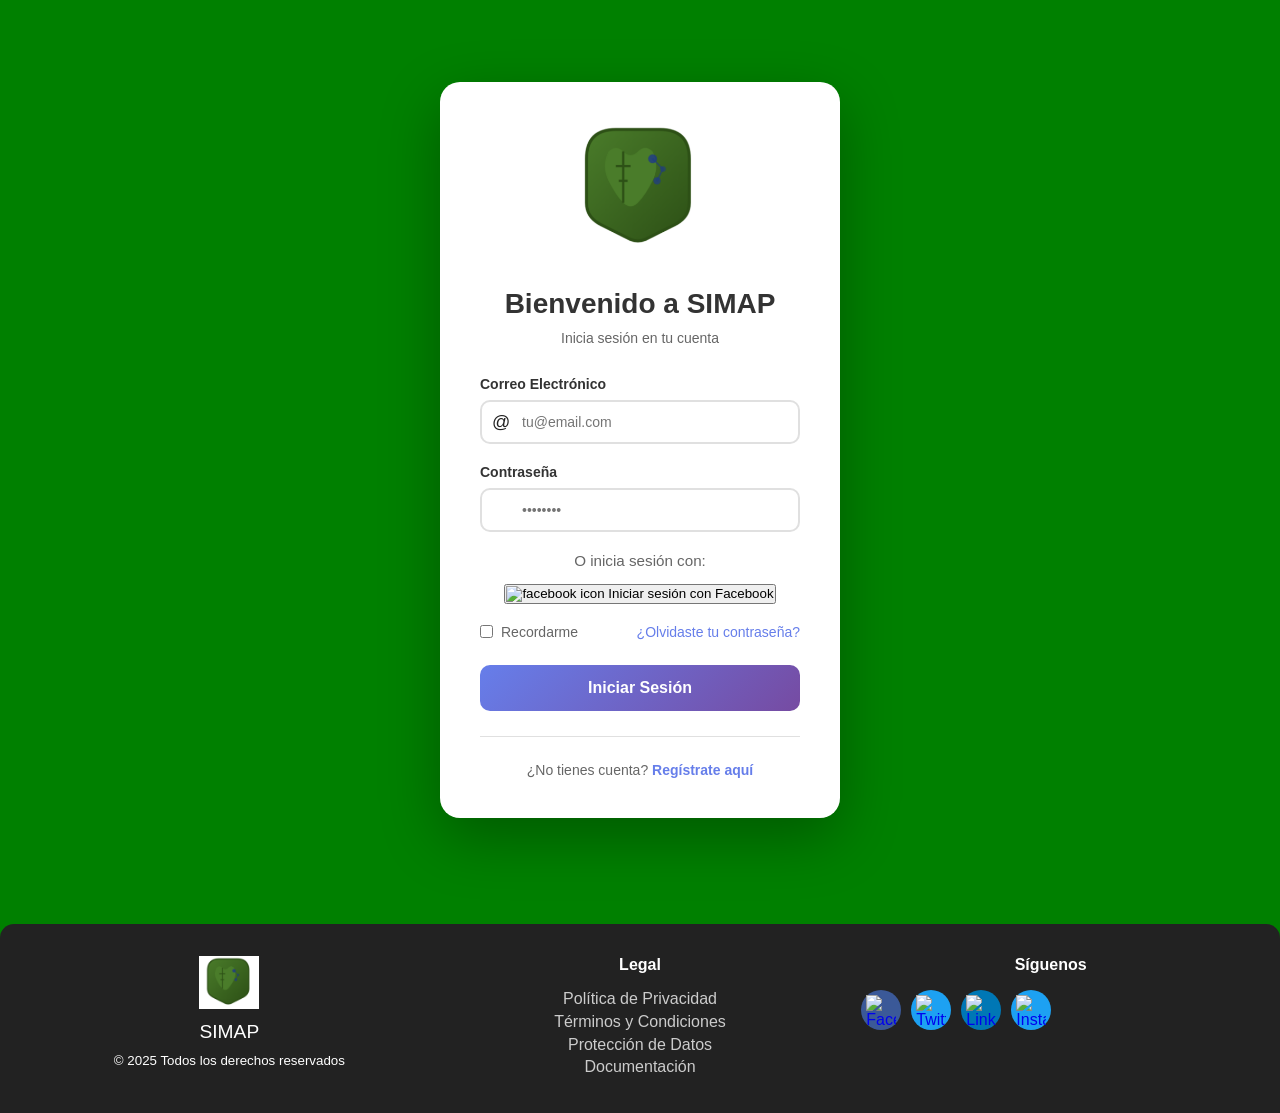
==== commit 68c4b971: "2" ====
--- a/index.html
+++ b/index.html
@@ -9,7 +9,7 @@
     <link rel="stylesheet" href="assets/styles/comunidad.css">
     <link rel="stylesheet" href="assets/styles/sistemaAlertas.css">
     <link rel="stylesheet" href="assets/styles/GestionOperativa.css">
-    <link rel="stylesheet" href="assets/styles/piese.css">
+   
 </head>
 <body>
     <div id="loginSection">
@@ -49,10 +49,20 @@
                             placeholder="••••••••"
                             required
                         >
-                        <span class="input-icon">*</span>
+                        <span class="input-icon"></span>
                         <button type="button" class="toggle-password" id="togglePassword">
-                            👁️
+                            
                         </button>
+                                <div class="social-login-options">
+                <p>O inicia sesión con:</p>
+                <button class="facebook-login-btn">
+                <img src="https://cdn-icons-png.flaticon.com/512/145/145802.png" alt="facebook icon" class="google-icon">
+                Iniciar sesión con Facebook
+                </button>
+                </div>    
+
+
+
                     </div>
                 </div>
 
@@ -694,7 +704,7 @@
                 <h4>Legal</h4>
                 <a href="">Política de Privacidad</a>
                 <a href="#">Términos y Condiciones</a>
-                <a href="/assets/styles/scripts/obtenerDocumento.pdf">Protección de Datos</a>
+                <a href="obtenerDocumento.pdf">Protección de Datos</a>
                 <a href="#">Documentación</a>
             </div>
 
--- a/assets/styles/styles.css
+++ b/assets/styles/styles.css
@@ -554,6 +554,51 @@
 }
 
 
+/* ============================================ */
+/* ESTILOS DE INICIO DE SESIÓN CON GOOGLE */
+/* ============================================ */
+
+.social-login-options {
+    margin-top: 20px;
+    text-align: center;
+}
+
+.social-login-options p {
+    color: #666;
+    margin-bottom: 15px;
+    font-size: 0.95em;
+}
+
+.google-signin-btn {
+    background-color: #4285F4; /* Color azul de Google */
+    color: white;
+    border: none;
+    border-radius: 5px;
+    padding: 10px 20px 10px 10px; /* Más padding a la izquierda para el icono */
+    font-size: 1em;
+    cursor: pointer;
+    display: flex; /* Para alinear el icono y el texto */
+    align-items: center;
+    justify-content: center; /* Centrar contenido dentro del botón */
+    margin: 0 auto; /* Centrar el botón mismo */
+    gap: 10px; /* Espacio entre el icono y el texto */
+    box-shadow: 0 2px 4px rgba(0, 0, 0, 0.2);
+    transition: background-color 0.3s ease, box-shadow 0.3s ease;
+}
+
+.google-signin-btn:hover {
+    background-color: #357ae8; /* Un azul ligeramente más oscuro al pasar el mouse */
+    box-shadow: 0 4px 8px rgba(0, 0, 0, 0.3);
+}
+
+.google-icon {
+    width: 24px; /* Tamaño del icono de Google */
+    height: 24px;
+    /* Un pequeño ajuste para asegurar que el icono no tenga un borde feo si es SVG */
+    vertical-align: middle; 
+}
+
+
 /* Responsive para pantallas pequeñas */
 @media (max-width: 768px) {
     .footer-container {
--- a/assets/styles/styles.css
+++ b/assets/styles/styles.css
@@ -554,6 +554,51 @@
 }
 
 
+/* ============================================ */
+/* ESTILOS DE INICIO DE SESIÓN CON GOOGLE */
+/* ============================================ */
+
+.social-login-options {
+    margin-top: 20px;
+    text-align: center;
+}
+
+.social-login-options p {
+    color: #666;
+    margin-bottom: 15px;
+    font-size: 0.95em;
+}
+
+.google-signin-btn {
+    background-color: #4285F4; /* Color azul de Google */
+    color: white;
+    border: none;
+    border-radius: 5px;
+    padding: 10px 20px 10px 10px; /* Más padding a la izquierda para el icono */
+    font-size: 1em;
+    cursor: pointer;
+    display: flex; /* Para alinear el icono y el texto */
+    align-items: center;
+    justify-content: center; /* Centrar contenido dentro del botón */
+    margin: 0 auto; /* Centrar el botón mismo */
+    gap: 10px; /* Espacio entre el icono y el texto */
+    box-shadow: 0 2px 4px rgba(0, 0, 0, 0.2);
+    transition: background-color 0.3s ease, box-shadow 0.3s ease;
+}
+
+.google-signin-btn:hover {
+    background-color: #357ae8; /* Un azul ligeramente más oscuro al pasar el mouse */
+    box-shadow: 0 4px 8px rgba(0, 0, 0, 0.3);
+}
+
+.google-icon {
+    width: 24px; /* Tamaño del icono de Google */
+    height: 24px;
+    /* Un pequeño ajuste para asegurar que el icono no tenga un borde feo si es SVG */
+    vertical-align: middle; 
+}
+
+
 /* Responsive para pantallas pequeñas */
 @media (max-width: 768px) {
     .footer-container {
